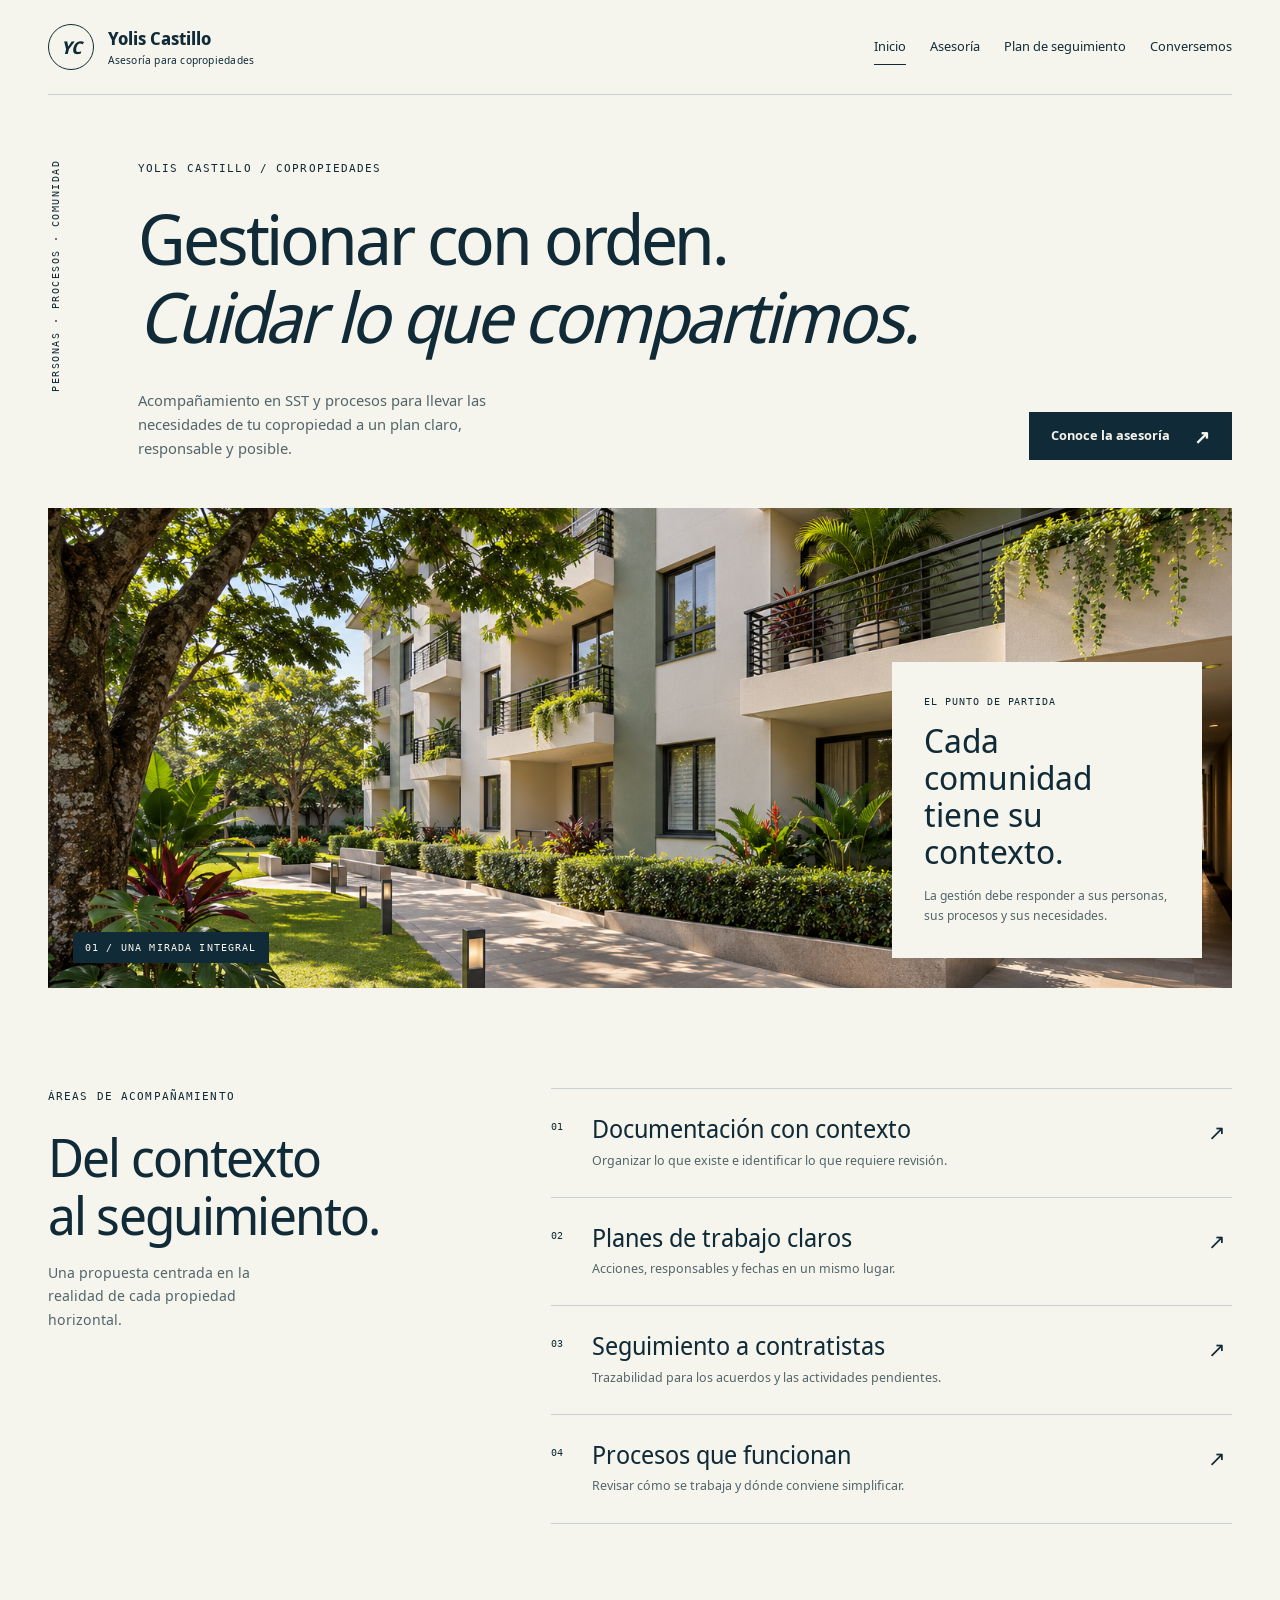
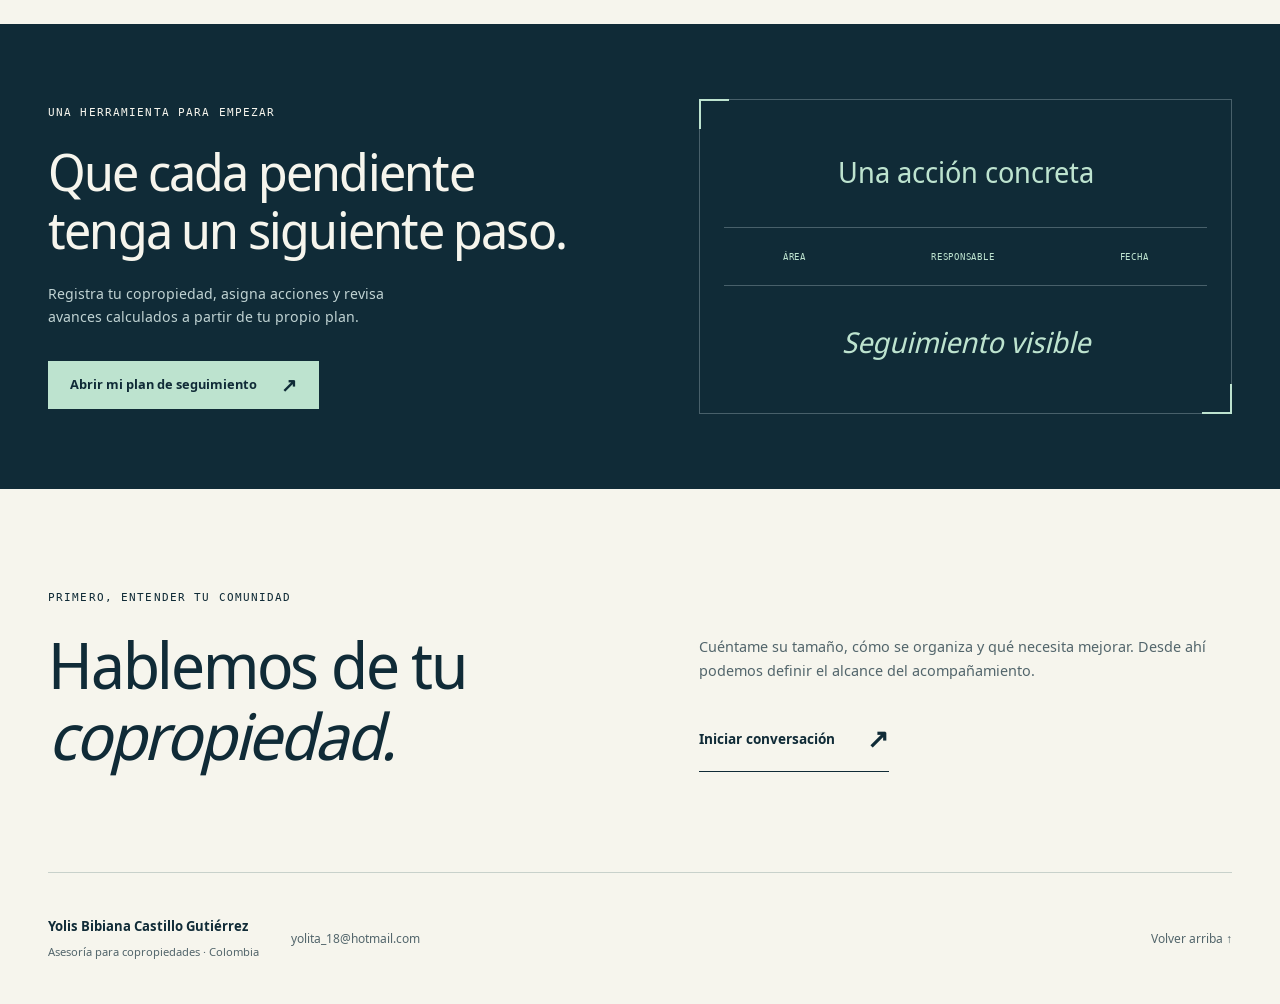
==== index.html @ 92f5caad "1 1" ====
<!doctype html>
<html lang="es"><head><meta charset="utf-8"><meta name="viewport" content="width=device-width, initial-scale=1"><meta name="color-scheme" content="light"><meta name="description" content="Asesoría en SST, organización documental y reingeniería de procesos para copropiedades, con Yolis Castillo."><meta name="theme-color" content="#102b37"><title>Gestión que cuida tu copropiedad · Yolis Castillo</title><link rel="icon" href="favicon.svg" type="image/svg+xml"><link rel="stylesheet" href="assets/fonts.css"><link rel="stylesheet" href="assets/styles.css"><script src="configuracion.js" defer></script><script src="assets/app.js" defer></script></head><body data-site="yolis" data-email="yolita_18@hotmail.com" class="site-yolis"><a class="skip-link" href="#contenido">Saltar al contenido</a><header class="site-header"><a class="brand" href="index.html" aria-label="Yolis Castillo, inicio"><span class="brand-symbol" aria-hidden="true">YC</span><span>Yolis Castillo<small>Asesoría para copropiedades</small></span></a><button class="menu-toggle" type="button" aria-expanded="false" aria-controls="navegacion">Menú <span aria-hidden="true">＋</span></button><nav id="navegacion" class="primary-nav" aria-label="Navegación principal" data-open="false"><a href="index.html" aria-current="page"><span class="nav-index" aria-hidden="true">01</span>Inicio</a><a href="servicios.html"><span class="nav-index" aria-hidden="true">02</span>Asesoría</a><a href="herramientas.html"><span class="nav-index" aria-hidden="true">03</span>Plan de seguimiento</a><a href="contacto.html"><span class="nav-index" aria-hidden="true">04</span>Conversemos</a></nav><span class="nav-foot">Colombia<span aria-hidden="true"> ↗</span></span></header><main id="contenido" tabindex="-1">
<section class="yc-intro wrap"><div class="yc-axis" aria-hidden="true">PERSONAS · PROCESOS · COMUNIDAD</div><div><p class="eyebrow">Yolis Castillo / Copropiedades</p><h1>Gestionar con orden.<br><em>Cuidar lo que compartimos.</em></h1><div class="yc-intro-bottom"><p>Acompañamiento en SST y procesos para llevar las necesidades de tu copropiedad a un plan claro, responsable y posible.</p><a class="button" href="servicios.html">Conoce la asesoría<span aria-hidden="true">↗</span></a></div></div></section>
<figure class="yc-hero-image wrap"><img src="assets/editorial.png" alt="Arquitectura residencial y espacios compartidos, imagen editorial de la propuesta de asesoría" width="1536" height="1024" fetchpriority="high"><figcaption><span class="eyebrow">El punto de partida</span><strong>Cada comunidad<br>tiene su contexto.</strong><p>La gestión debe responder a sus personas, sus procesos y sus necesidades.</p></figcaption><span class="image-index" aria-hidden="true">01 / UNA MIRADA INTEGRAL</span></figure>
<section class="section wrap yc-services"><div class="section-heading"><p class="eyebrow">Áreas de acompañamiento</p><h2>Del contexto<br>al seguimiento.</h2><p>Una propuesta centrada en la realidad de cada propiedad horizontal.</p></div><div class="service-lines"><a href="servicios.html#documentacion"><span>01</span><h3>Documentación con contexto</h3><p>Organizar lo que existe e identificar lo que requiere revisión.</p><b aria-hidden="true">↗</b></a><a href="servicios.html#planes"><span>02</span><h3>Planes de trabajo claros</h3><p>Acciones, responsables y fechas en un mismo lugar.</p><b aria-hidden="true">↗</b></a><a href="servicios.html#contratistas"><span>03</span><h3>Seguimiento a contratistas</h3><p>Trazabilidad para los acuerdos y las actividades pendientes.</p><b aria-hidden="true">↗</b></a><a href="servicios.html#procesos"><span>04</span><h3>Procesos que funcionan</h3><p>Revisar cómo se trabaja y dónde conviene simplificar.</p><b aria-hidden="true">↗</b></a></div></section>
<section class="yc-plan-band"><div class="wrap yc-plan-inner"><div><p class="eyebrow">Una herramienta para empezar</p><h2>Que cada pendiente<br>tenga un siguiente paso.</h2><p>Registra tu copropiedad, asigna acciones y revisa avances calculados a partir de tu propio plan.</p><a class="button mint" href="herramientas.html">Abrir mi plan de seguimiento<span aria-hidden="true">↗</span></a></div><div class="yc-plan-diagram" aria-label="El plan relaciona área, responsable y fecha"><span class="diagram-top">Una acción concreta</span><div><span>ÁREA</span><span>RESPONSABLE</span><span>FECHA</span></div><span class="diagram-bottom">Seguimiento visible</span></div></div></section>
<section class="section wrap yc-closing"><p class="eyebrow">Primero, entender tu comunidad</p><h2>Hablemos de tu<br><em>copropiedad.</em></h2><div><p>Cuéntame su tamaño, cómo se organiza y qué necesita mejorar. Desde ahí podemos definir el alcance del acompañamiento.</p><a class="text-link" href="contacto.html">Iniciar conversación<span aria-hidden="true">↗</span></a></div></section></main><footer class="site-footer"><div><strong>Yolis Bibiana Castillo Gutiérrez</strong><p>Asesoría para copropiedades · Colombia</p></div><a href="mailto:yolita_18@hotmail.com">yolita_18@hotmail.com</a><a class="back-top" href="#contenido">Volver arriba ↑</a></footer></body></html>
---- assets/fonts.css ----
@font-face{font-family:'Site Display';src:url('fonts/display-400.woff') format('woff');font-style:normal;font-weight:400;font-display:swap}
@font-face{font-family:'Site Display';src:url('fonts/display-700.woff') format('woff');font-style:normal;font-weight:700;font-display:swap}
@font-face{font-family:'Site Text';src:url('fonts/text-400.woff') format('woff');font-style:normal;font-weight:400;font-display:swap}
@font-face{font-family:'Site Text';src:url('fonts/text-700.woff') format('woff');font-style:normal;font-weight:700;font-display:swap}
@font-face{font-family:'Site Mono';src:url('fonts/mono-400.woff') format('woff');font-style:normal;font-weight:400;font-display:swap}
:root{--font-head:'Site Display',Georgia,serif;--font-body:'Site Text',Arial,sans-serif;--font-mono:'Site Mono',monospace}
---- assets/styles.css ----
*{box-sizing:border-box}html{scroll-behavior:smooth;scroll-padding-top:7rem}body{margin:0;font-family:var(--font-body,Arial,sans-serif);line-height:1.65;-webkit-font-smoothing:antialiased}button,input,select,textarea{font:inherit}button,a,input,select,textarea{-webkit-tap-highlight-color:transparent}button,a{touch-action:manipulation}button{cursor:pointer}button:disabled{cursor:not-allowed;opacity:.45}a{color:inherit;text-decoration:none}img{display:block;max-width:100%}h1,h2,h3,p,figure{margin:0}h1,h2,h3{font-family:var(--font-head,Georgia,serif);font-weight:500;line-height:1.12;text-wrap:balance}h1{letter-spacing:-.045em}h2{letter-spacing:-.035em}p{max-width:68ch}em{font-weight:inherit}ul,ol{padding-left:1.2rem}main{min-width:0}main:focus{outline:none}[hidden]{display:none!important}:focus-visible{outline:3px solid var(--focus,#0d7c81);outline-offset:5px}::selection{background:var(--accent);color:var(--ink)}.wrap{width:min(1280px,calc(100% - 96px));margin-inline:auto}.eyebrow,.small-mono,.folio,.chapter,.nav-index{font-family:var(--font-mono,monospace);font-size:.7rem;font-weight:500;letter-spacing:.1em;text-transform:uppercase}.eyebrow{margin-bottom:1.3rem}.small-mono{font-size:.68rem;letter-spacing:.07em}.site-header{display:flex;align-items:center;gap:2rem;position:relative;z-index:20}.brand{display:flex;align-items:center;gap:.85rem;line-height:1.25;flex-shrink:0}.brand>span:last-child{font-family:var(--font-head,Georgia,serif);font-size:1.1rem;font-weight:600}.brand small{display:block;font-family:var(--font-body,Arial,sans-serif);font-size:.64rem;font-weight:400;margin-top:.35rem;letter-spacing:.02em}.brand-symbol{display:grid;place-items:center;width:46px;height:46px;font-family:var(--font-head,Georgia,serif);font-size:1.1rem;font-weight:700;letter-spacing:-.04em}.primary-nav{display:flex;align-items:center;gap:1.5rem;margin-left:auto}.primary-nav a{font-size:.8rem;padding:.65rem 0;position:relative}.primary-nav a:after{content:'';position:absolute;bottom:.2rem;left:0;width:0;height:1px;background:currentColor;transition:width .2s}.primary-nav a:hover:after,.primary-nav a[aria-current=page]:after{width:100%}.nav-index,.nav-foot{display:none}.menu-toggle{display:none;color:inherit;background:transparent;border:1px solid currentColor;border-radius:0;padding:.5rem .8rem;align-items:center;gap:.65rem}.skip-link{position:fixed;top:10px;left:12px;padding:12px 18px;background:var(--ink);color:var(--paper);z-index:100;transform:translateY(-180%)}.skip-link:focus{transform:translateY(0)}.button{display:inline-flex;justify-content:center;align-items:center;gap:1.5rem;min-height:48px;padding:.85rem 1.3rem;border:1px solid var(--ink);background:var(--ink);color:var(--paper);font-size:.8rem;font-weight:600;line-height:1.4;border-radius:0;transition:background .2s,color .2s,transform .2s;text-align:center;max-width:100%}.button:hover{transform:translateY(-2px)}.button span[aria-hidden]{font-size:1.2rem;line-height:1}.button.secondary{background:transparent;color:var(--ink);border-color:var(--line)}.button.secondary:hover{border-color:var(--ink)}.text-link{display:inline-flex;align-items:center;gap:2rem;font-size:.85rem;font-weight:600;padding:.7rem 0;border-bottom:1px solid currentColor}.text-link>span{font-size:1.6rem;transition:transform .2s}.text-link:hover>span{transform:translate(3px,-3px)}.section{padding-block:100px}.section-heading{margin-bottom:2.5rem}.section-heading h2{font-size:clamp(2.3rem,4.1vw,3.8rem)}.section-heading>p:last-child{margin-top:1rem;color:var(--muted)}.site-footer{border-top:1px solid var(--line);padding:2.7rem 0;display:flex;align-items:center;gap:2rem;color:var(--muted);font-size:.75rem}.site-footer strong{font-size:.82rem;font-weight:600;color:var(--ink)}.site-footer p{font-size:.7rem;margin-top:.3rem}.site-footer>a{overflow-wrap:anywhere}.site-footer .back-top{margin-left:auto;white-space:nowrap}.page-heading{padding-block:82px 65px}.page-heading h1{font-size:clamp(3rem,6vw,5.5rem)}.page-heading>p:last-child{margin-top:1.5rem;color:var(--muted);max-width:700px;font-size:1rem}.clean-list{list-style:none;margin:1.2rem 0;padding:0}.clean-list li{padding:.65rem 0 .65rem 1.3rem;position:relative;border-bottom:1px solid var(--line);font-size:.9rem}.clean-list li:before{content:'↳';position:absolute;left:0;color:var(--muted)}.note{padding:1.2rem 1.5rem;border-left:2px solid var(--accent);font-size:.81rem;color:var(--muted);background:var(--surface);max-width:none;margin:2rem 0}.contact-layout{display:grid;grid-template-columns:1fr 1fr;gap:7%;padding-block:95px 110px;align-items:start}.contact-story h1{font-size:clamp(3.2rem,6vw,5.5rem);margin-bottom:2rem}.contact-story>p{font-size:.97rem;color:var(--muted);max-width:480px}.contact-detail{padding:1.8rem 0;margin:1.8rem 0;border-block:1px solid var(--line)}.contact-detail>span{display:block;font-size:.73rem;color:var(--muted);margin-bottom:.6rem}.contact-detail>a{font-size:clamp(.9rem,1.4vw,1.1rem);overflow-wrap:anywhere;display:block}.contact-prompt h2{font-size:1.3rem}.contact-form{padding:2.4rem;background:var(--surface);border:1px solid var(--line)}.contact-form h2{font-size:2.2rem;margin-bottom:1.6rem}.contact-form .button{margin-top:.6rem}.optional-links{display:flex;flex-wrap:wrap;gap:.7rem}.field{margin-bottom:1rem;min-width:0}.field label{display:block;font-size:.75rem;font-weight:600;margin-bottom:.45rem;line-height:1.5}.field input,.field select,.field textarea{width:100%;display:block;border:1px solid var(--line);border-radius:0;background:var(--input,var(--paper));color:var(--ink);padding:.75rem .8rem;line-height:1.4;min-height:46px;font-size:.88rem;min-width:0}.field textarea{resize:vertical;min-height:90px}.field input::placeholder,.field textarea::placeholder{color:var(--muted);opacity:.85}.field input:focus,.field select:focus,.field textarea:focus{border-color:var(--ink)}.form-grid{display:grid;grid-template-columns:1fr 1fr;gap:1rem}.form-actions{display:flex;flex-wrap:wrap;gap:.65rem;margin-top:1.2rem}.form-help{font-size:.72rem;color:var(--muted);line-height:1.6;margin-top:.65rem;max-width:none}.status{font-size:.8rem;border-left:2px solid var(--accent);padding:.8rem 1rem;background:var(--surface);margin:1rem 0;overflow-wrap:anywhere}.status:empty{display:none}.editor-heading{margin-bottom:1.5rem}.editor-heading h2{font-size:1.8rem}.editor-heading .eyebrow{margin-bottom:.5rem}.editor-form{border:1px solid var(--line);padding:1.8rem;margin-block:2rem}.tool-workspace{padding-bottom:2rem}.tool-workspace>*{min-width:0}.records-section{margin-top:2rem}.records-header{display:flex;justify-content:space-between;align-items:center;gap:1rem;margin:2rem 0 1rem}.records-header h2{font-size:1.65rem}.records-header .small-mono{color:var(--muted);text-align:right}.filters{display:flex;flex-wrap:wrap;gap:.45rem;margin-bottom:1.2rem}.filters button{background:transparent;color:var(--muted);font-size:.74rem;border:1px solid var(--line);padding:.45rem .8rem;min-height:38px}.filters button[aria-pressed=true]{background:var(--ink);border-color:var(--ink);color:var(--paper)}.task-list,.project-list,.journal-list{display:grid;gap:.7rem}.empty-state{text-align:center;border:1px dashed var(--line);padding:3.2rem 1.8rem;background:var(--surface)}.empty-state>span{display:block;font-size:2.3rem;line-height:1.1;margin-bottom:.7rem;color:var(--muted)}.empty-state h3{font-size:1.4rem}.empty-state p{font-size:.83rem;color:var(--muted);margin:1rem auto 0;max-width:45ch}.task-row{display:grid;grid-template-columns:24px 1fr;gap:.8rem;padding:1.2rem;border:1px solid var(--line);background:var(--surface)}.task-row input[type=checkbox]{width:18px;height:18px;accent-color:var(--ink);margin:3px 0 0;cursor:pointer}.task-row h3,.project-row h3{font-size:1.05rem;overflow-wrap:anywhere;line-height:1.4}.task-row.is-done h3{text-decoration:line-through;opacity:.65}.record-meta{font-size:.7rem;color:var(--muted);margin-top:.4rem;overflow-wrap:anywhere}.record-actions{display:flex;gap:.8rem;flex-wrap:wrap;margin-top:.75rem}.quiet-button{padding:.25rem 0;border:0;border-bottom:1px solid currentColor;background:transparent;color:var(--ink);font-size:.7rem;line-height:1.5;min-height:30px}.quiet-button.danger{color:var(--danger,#a13e2e)}.badge{display:inline-block;font-family:var(--font-mono,monospace);font-size:.58rem;letter-spacing:.04em;text-transform:uppercase;padding:.2rem .45rem;background:var(--tint,var(--surface));margin-right:.5rem;vertical-align:middle}.badge.overdue{color:var(--danger,#a13e2e);border:1px solid currentColor;background:transparent}.export-panel{border-top:1px solid var(--line);padding-top:2rem;margin-top:2rem;display:grid;gap:1.2rem}.export-panel h3{font-size:1.3rem}.export-panel p,.eb-backup p{font-size:.8rem;color:var(--muted);margin-top:.5rem}.export-actions{display:flex;gap:.7rem;flex-wrap:wrap;align-items:center}.export-actions .button{font-size:.72rem;padding:.7rem 1rem;min-height:44px}.file-label{position:relative;cursor:pointer;overflow:hidden}.file-label input{position:absolute;inset:0;width:100%;height:100%;opacity:0;cursor:pointer}.file-label:focus-within{outline:3px solid var(--focus);outline-offset:4px}.local-note{font-size:.75rem;color:var(--muted);margin-top:1.2rem;line-height:1.6}.local-note p{font-size:inherit}.section-tail{padding-bottom:80px}.stats-grid{display:grid;grid-template-columns:repeat(4,1fr);border:1px solid var(--line)}.stats-grid>div{padding:1.1rem;border-right:1px solid var(--line)}.stats-grid>div:last-child{border:0}.stats-grid span{font-family:var(--font-head,Georgia,serif);font-size:2rem;line-height:1}.stats-grid p{font-size:.66rem;color:var(--muted);margin-top:.5rem}.progress-meta{display:flex;justify-content:space-between;gap:1rem;font-size:.72rem;margin:1.1rem 0 .4rem}.progress-track{height:5px;background:var(--line)}.progress-track span{display:block;height:100%;width:0;background:var(--ink);transition:width .2s}
@media(max-width:1100px){.wrap{width:calc(100% - 64px)}.primary-nav{gap:1rem}.primary-nav a{font-size:.73rem}.contact-form{padding:1.7rem}.contact-layout{gap:5%}.site-footer{flex-wrap:wrap}.site-footer .back-top{margin-left:auto}.stats-grid>div{padding:.8rem}}
@media(max-width:800px){html{scroll-padding-top:5rem}.wrap{width:calc(100% - 40px)}.site-header{flex-wrap:wrap;gap:1rem;padding-block:1rem}.brand>span:last-child{font-size:1rem}.brand-symbol{width:40px;height:40px}.primary-nav{width:100%;margin:0;justify-content:flex-start;flex-wrap:wrap;gap:.1rem 1.5rem}.primary-nav a{font-size:.84rem;padding:.65rem 0}.menu-toggle{display:flex;margin-left:auto}.nav-foot{display:none}body[data-enhanced=true] .primary-nav{display:none}body[data-enhanced=true] .primary-nav[data-open=true]{display:flex}.section{padding-block:65px}.page-heading{padding-block:50px 40px}.page-heading h1{font-size:clamp(2.6rem,8vw,4.2rem)}.contact-layout{grid-template-columns:1fr;gap:2.5rem;padding-block:45px 65px}.contact-story h1{font-size:clamp(3.1rem,10vw,4.5rem)}.contact-story>p{max-width:600px}.contact-form{padding:1.6rem}.site-footer{align-items:flex-start;gap:1rem;flex-direction:column;padding-block:2rem}.site-footer .back-top{margin:0}.records-header{align-items:flex-start}.records-header h2{font-size:1.4rem}.export-actions .quiet-button{margin:.3rem 0}.section-tail{padding-bottom:50px}}
@media(max-width:420px){.wrap{width:calc(100% - 32px)}.brand small{font-size:.58rem}.brand-symbol{width:34px;height:34px}.site-header{gap:.6rem}.button{width:100%}.text-link{width:auto}.form-grid{grid-template-columns:1fr;gap:0}.editor-form{padding:1.2rem}.stats-grid{grid-template-columns:1fr 1fr}.stats-grid>div:nth-child(2){border-right:0}.stats-grid>div:nth-child(-n+2){border-bottom:1px solid var(--line)}.form-actions>*{flex:1 0 100%}.contact-form{padding:1.25rem}.contact-detail>a{font-size:.86rem}.export-actions>*{width:100%}.export-actions .quiet-button{text-align:left}.contact-form h2{font-size:1.8rem}.filters{gap:.35rem}.filters button{font-size:.7rem;padding:.4rem .6rem}}
@media(prefers-reduced-motion:reduce){html{scroll-behavior:auto}*,*:before,*:after{animation:none!important;transition:none!important}.button:hover{transform:none}}

:root{--ink:#102b37;--paper:#f6f5ed;--surface:#eeeee5;--muted:#52656b;--line:#c8d1cb;--accent:#bde3cf;--tint:#d9e8dd;--focus:#237260;--danger:#a13d29}body{background:var(--paper);color:var(--ink)}h1 em,h2 em{font-style:italic;font-weight:400}.site-header{width:min(1280px,calc(100% - 96px));margin:auto;padding-block:24px;border-bottom:1px solid var(--line)}.brand-symbol{border:1px solid var(--ink);border-radius:50%;font-style:italic}.yc-intro{display:grid;grid-template-columns:50px 1fr;gap:40px;padding-block:65px 48px}.yc-axis{writing-mode:vertical-rl;transform:rotate(180deg);font-family:var(--font-mono,monospace);font-size:.62rem;letter-spacing:.15em;align-self:start;white-space:nowrap;padding-top:.1rem}.yc-intro h1{font-size:clamp(2.9rem,5.45vw,5.3rem);line-height:1.12;max-width:1150px}.yc-intro-bottom{display:flex;align-items:flex-end;justify-content:space-between;gap:2rem;margin-top:2rem}.yc-intro-bottom p{font-size:.92rem;max-width:50ch;color:var(--muted)}.yc-intro-bottom .button{flex-shrink:0}.yc-hero-image{height:480px;position:relative}.yc-hero-image img{width:100%;height:100%;object-fit:cover;object-position:center 53%}.yc-hero-image figcaption{position:absolute;right:30px;bottom:30px;background:var(--paper);padding:2rem;width:310px}.yc-hero-image figcaption .eyebrow{display:block;margin-bottom:.8rem;font-size:.6rem}.yc-hero-image strong{display:block;font-family:var(--font-head,Georgia,serif);font-size:2.1rem;font-weight:500;line-height:1.1}.yc-hero-image figcaption p{margin-top:1rem;font-size:.76rem;color:var(--muted)}.image-index{position:absolute;left:25px;bottom:25px;font-family:var(--font-mono,monospace);font-size:.6rem;letter-spacing:.12em;background:var(--ink);color:var(--paper);padding:.5rem .75rem}.yc-services{display:grid;grid-template-columns:.9fr 1.5fr;gap:8%}.yc-services .section-heading p:last-child{max-width:29ch;font-size:.88rem}.service-lines{border-top:1px solid var(--line)}.service-lines>a{display:grid;grid-template-columns:25px 1fr 24px;column-gap:1rem;padding:1.6rem 0;border-bottom:1px solid var(--line);transition:padding .2s}.service-lines>a:hover{padding-left:.5rem}.service-lines>a>span{grid-row:1/3;font-family:var(--font-mono,monospace);font-size:.65rem;padding-top:.2rem}.service-lines h3{font-size:1.55rem}.service-lines p{grid-column:2;font-size:.78rem;color:var(--muted);margin-top:.5rem}.service-lines b{grid-column:3;grid-row:1/3;font-size:1.3rem;font-weight:400}.yc-plan-band{background:var(--ink);color:var(--paper);padding:75px 0}.yc-plan-inner{display:grid;grid-template-columns:1fr 1fr;align-items:center;gap:10%}.yc-plan-inner h2{font-size:clamp(2.5rem,4vw,3.7rem)}.yc-plan-inner p:not(.eyebrow){color:#c0d3d3;margin:1.5rem 0 2rem;font-size:.88rem;max-width:43ch}.button.mint{background:var(--accent);color:var(--ink);border-color:var(--accent)}.yc-plan-diagram{text-align:center;border:1px solid #48606a;padding:3rem 1.5rem;color:var(--accent);position:relative}.yc-plan-diagram:before,.yc-plan-diagram:after{content:'';position:absolute;width:28px;height:28px;border-color:var(--accent)}.yc-plan-diagram:before{top:-1px;left:-1px;border-top:2px solid;border-left:2px solid}.yc-plan-diagram:after{bottom:-1px;right:-1px;border-bottom:2px solid;border-right:2px solid}.diagram-top,.diagram-bottom{display:block;font-family:var(--font-head,Georgia,serif);font-size:1.8rem}.yc-plan-diagram>div{display:flex;justify-content:space-around;margin:2rem 0;padding:1.3rem 0;border-block:1px solid #48606a;font-family:var(--font-mono,monospace);font-size:.58rem;letter-spacing:.08em;gap:.5rem}.diagram-bottom{font-style:italic}.yc-closing{display:grid;grid-template-columns:1fr 1fr;column-gap:10%}.yc-closing>.eyebrow{grid-column:1/-1}.yc-closing h2{font-size:clamp(3rem,5vw,4.7rem)}.yc-closing>div{align-self:end}.yc-closing>div>p{font-size:.9rem;color:var(--muted);margin-bottom:1.5rem}.site-footer{width:min(1280px,calc(100% - 96px));margin-inline:auto}.yc-page-head{border-bottom:1px solid var(--line);padding-bottom:60px}.yc-page-head h1{font-size:clamp(2.8rem,5.5vw,5rem)}.yc-service-detail>article{display:grid;grid-template-columns:65px 1fr .5fr;gap:3rem;border-bottom:1px solid var(--line);padding:65px 0;scroll-margin-top:30px}.yc-service-detail .chapter{font-size:.85rem;line-height:2.2}.yc-service-detail h2{font-size:2.7rem;margin-bottom:1.3rem}.yc-service-detail article>div>p:not(.eyebrow){font-size:.92rem;color:var(--muted);max-width:51ch}.yc-service-detail aside{font-family:var(--font-head,Georgia,serif);font-size:1.35rem;font-style:italic;line-height:1.4;border-left:1px solid var(--line);padding-left:1.5rem;align-self:center;max-width:24ch}.yc-steps{display:grid;grid-template-columns:repeat(3,1fr);gap:2rem;list-style:none;padding:0;margin:2rem 0 3rem}.yc-steps li{border-top:1px solid var(--ink);padding-top:1.2rem}.yc-steps span{font-size:.7rem;font-family:var(--font-mono,monospace)}.yc-steps h3{font-size:2rem;margin:.7rem 0}.yc-steps p{font-size:.85rem;color:var(--muted)}.yc-tool-heading h1{font-size:clamp(3rem,5.3vw,4.8rem)}.yc-workspace{display:grid;grid-template-columns:310px minmax(0,1fr);gap:3rem}.profile-form{padding:1.5rem;background:var(--surface);border-top:3px solid var(--ink)}.profile-form h2{font-size:1.8rem;margin-bottom:1.5rem}.profile-form .eyebrow{margin-bottom:.5rem}.profile-form .field input,.profile-form .field select{background:var(--paper)}.profile-form .form-grid{gap:.7rem}.profile-form .form-grid .field label{font-size:.7rem}.profile-form .button{width:100%;margin-top:1rem}.yc-workspace .local-note{display:flex;gap:.8rem;font-size:.73rem;padding:.6rem}.yc-workspace .local-note>span{font-size:1.8rem}.yc-workspace .stats-grid{background:var(--surface)}.yc-contact .contact-story{padding-top:1rem}.yc-contact .contact-prompt{margin-top:2rem}.yc-contact .contact-story>h1 em{display:inline-block}.yc-contact .contact-form{border-top:3px solid var(--ink)}
@media(max-width:1100px){.site-header,.site-footer{width:calc(100% - 64px)}.yc-intro{gap:22px;grid-template-columns:30px 1fr}.yc-hero-image{height:430px}.yc-workspace{grid-template-columns:280px minmax(0,1fr);gap:1.5rem}.yc-service-detail>article{grid-template-columns:40px 1fr .5fr;gap:1.5rem}.yc-services{gap:5%}.service-lines h3{font-size:1.4rem}}
@media(max-width:800px){.site-header,.site-footer{width:calc(100% - 40px)}.yc-intro{padding-block:45px 30px;grid-template-columns:1fr;gap:0}.yc-axis{display:none}.yc-intro h1{font-size:clamp(2.65rem,7.5vw,4rem)}.yc-intro-bottom{align-items:flex-start;flex-direction:column;gap:1.4rem}.yc-hero-image{height:480px}.yc-hero-image figcaption{right:18px;bottom:18px;width:270px;padding:1.5rem}.yc-hero-image figcaption strong{font-size:1.8rem}.image-index{left:18px;top:18px;bottom:auto}.yc-services{grid-template-columns:1fr;gap:0}.yc-services .section-heading>p:last-child{max-width:55ch}.yc-plan-inner{grid-template-columns:1fr;gap:2.5rem}.yc-plan-band{padding-block:55px}.yc-plan-diagram{max-width:550px;width:100%}.yc-closing{grid-template-columns:1fr;gap:1.5rem}.yc-closing>.eyebrow{margin:0}.yc-closing>div>p{max-width:60ch}.yc-service-detail>article{grid-template-columns:35px 1fr;padding-block:40px;gap:1rem}.yc-service-detail aside{grid-column:2;max-width:none;font-size:1.25rem}.yc-service-detail h2{font-size:2.25rem}.yc-steps{gap:1.2rem}.yc-steps h3{font-size:1.6rem}.yc-workspace{grid-template-columns:1fr;gap:1.5rem}.profile-form{display:grid;grid-template-columns:1fr 1fr;gap:0 1rem}.profile-form>h2,.profile-form>.eyebrow,.profile-form>.form-help,.profile-form>.status{grid-column:1/-1}.profile-form .button{margin-top:0;align-self:end;margin-bottom:1rem}.yc-workspace .local-note{max-width:550px}.yc-contact .contact-story{padding-top:0}}
@media(max-width:420px){.site-header,.site-footer{width:calc(100% - 32px)}.yc-intro h1{font-size:2.65rem}.yc-hero-image{height:440px}.yc-hero-image figcaption{left:16px;right:16px;width:auto;bottom:16px}.yc-hero-image figcaption strong{font-size:1.7rem}.yc-hero-image figcaption p{font-size:.73rem}.yc-steps{grid-template-columns:1fr}.yc-steps h3{font-size:1.9rem}.profile-form{display:block}.profile-form .form-grid{display:grid;grid-template-columns:1fr 1fr;gap:.7rem}.yc-service-detail>article{grid-template-columns:1fr}.yc-service-detail aside{grid-column:1}.service-lines>a{grid-template-columns:22px 1fr 20px;gap:.6rem}.service-lines h3{font-size:1.35rem}.yc-plan-diagram>div{font-size:.5rem}.yc-closing h2{font-size:2.9rem}}
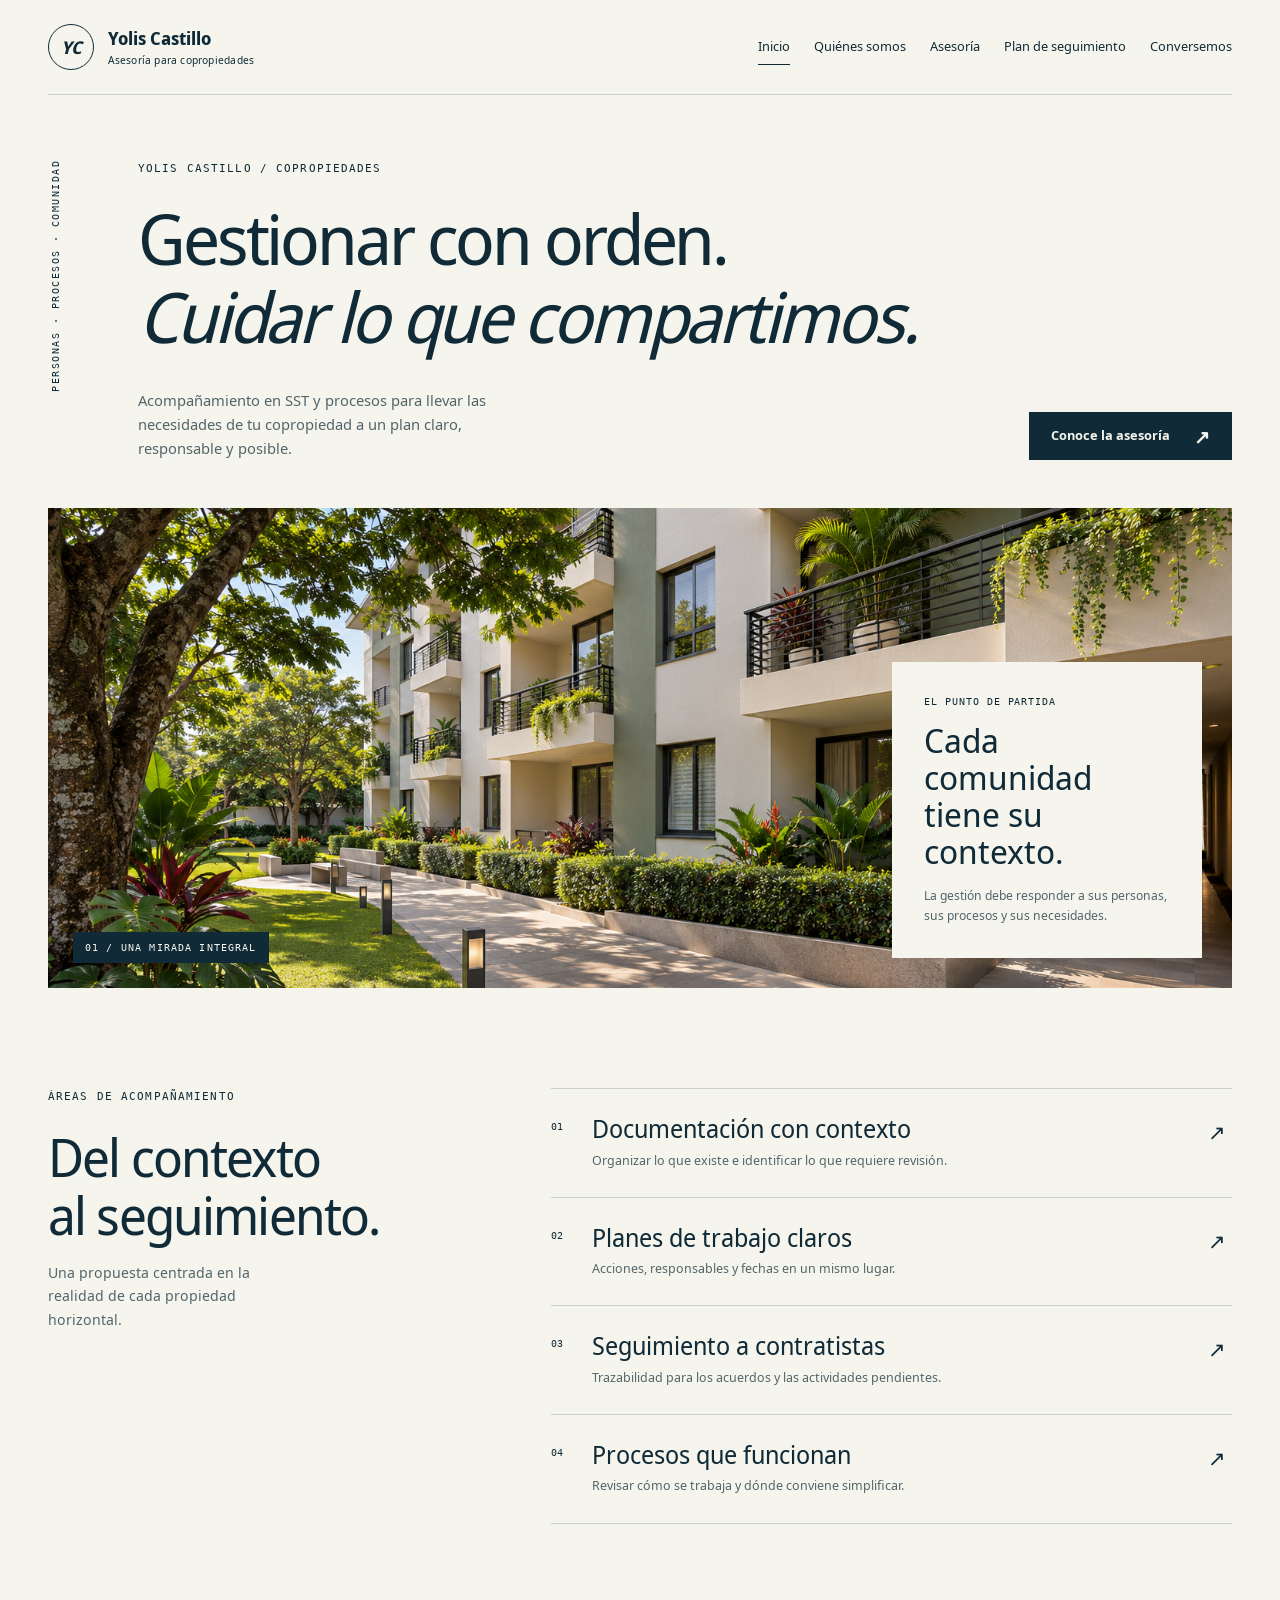
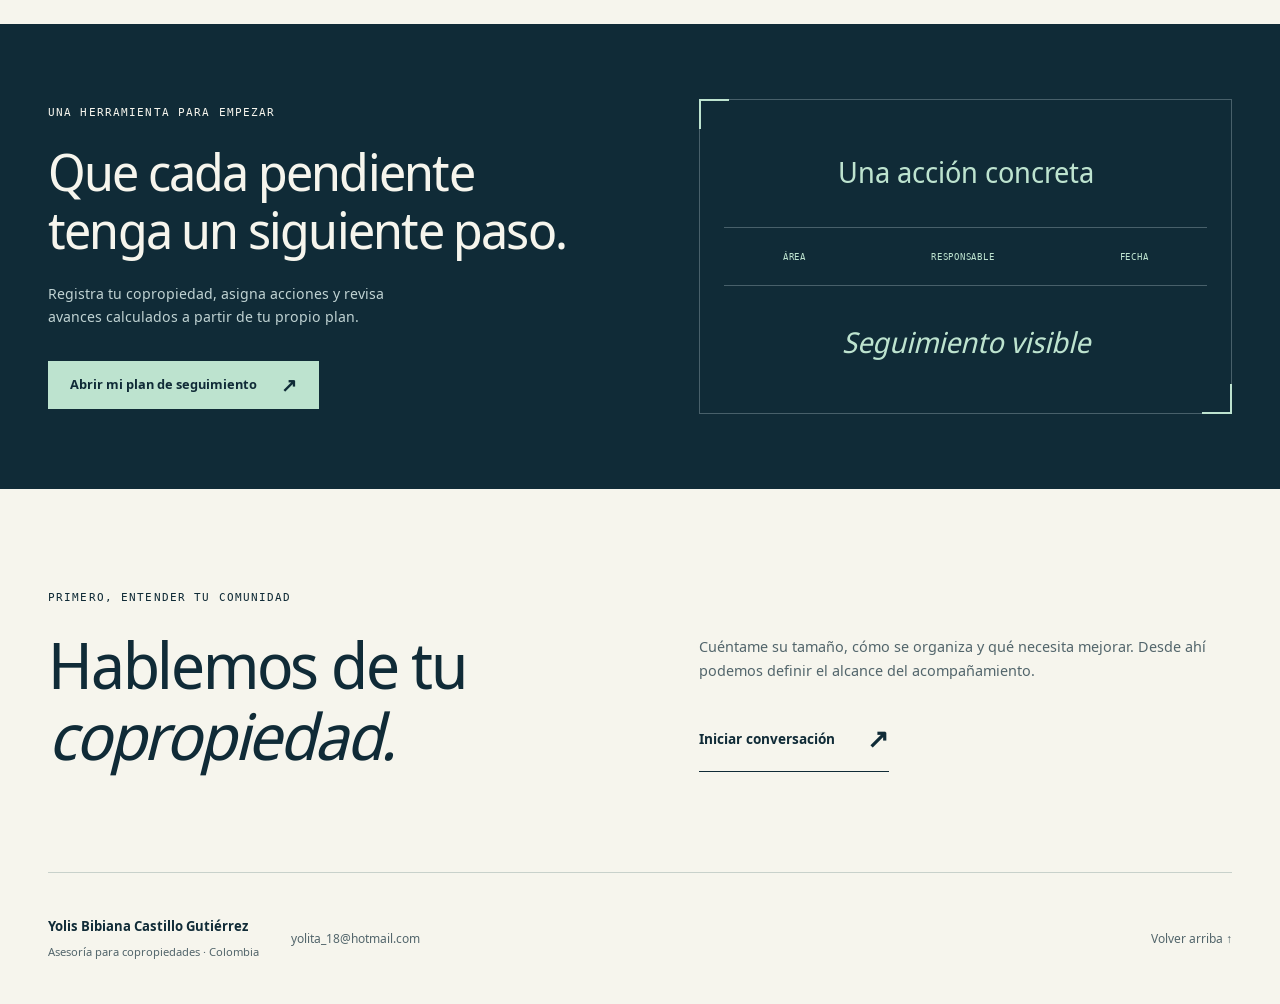
==== commit aa40bab4: "Agregar página Quiénes somos y navegación en todo el sitio" ====
--- a/index.html
+++ b/index.html
@@ -1,5 +1,5 @@
 <!doctype html>
-<html lang="es"><head><meta charset="utf-8"><meta name="viewport" content="width=device-width, initial-scale=1"><meta name="color-scheme" content="light"><meta name="description" content="Asesoría en SST, organización documental y reingeniería de procesos para copropiedades, con Yolis Castillo."><meta name="theme-color" content="#102b37"><title>Gestión que cuida tu copropiedad · Yolis Castillo</title><link rel="icon" href="favicon.svg" type="image/svg+xml"><link rel="stylesheet" href="assets/fonts.css"><link rel="stylesheet" href="assets/styles.css"><script src="configuracion.js" defer></script><script src="assets/app.js" defer></script></head><body data-site="yolis" data-email="yolita_18@hotmail.com" class="site-yolis"><a class="skip-link" href="#contenido">Saltar al contenido</a><header class="site-header"><a class="brand" href="index.html" aria-label="Yolis Castillo, inicio"><span class="brand-symbol" aria-hidden="true">YC</span><span>Yolis Castillo<small>Asesoría para copropiedades</small></span></a><button class="menu-toggle" type="button" aria-expanded="false" aria-controls="navegacion">Menú <span aria-hidden="true">＋</span></button><nav id="navegacion" class="primary-nav" aria-label="Navegación principal" data-open="false"><a href="index.html" aria-current="page"><span class="nav-index" aria-hidden="true">01</span>Inicio</a><a href="servicios.html"><span class="nav-index" aria-hidden="true">02</span>Asesoría</a><a href="herramientas.html"><span class="nav-index" aria-hidden="true">03</span>Plan de seguimiento</a><a href="contacto.html"><span class="nav-index" aria-hidden="true">04</span>Conversemos</a></nav><span class="nav-foot">Colombia<span aria-hidden="true"> ↗</span></span></header><main id="contenido" tabindex="-1">
+<html lang="es"><head><meta charset="utf-8"><meta name="viewport" content="width=device-width, initial-scale=1"><meta name="color-scheme" content="light"><meta name="description" content="Asesoría en SST, organización documental y reingeniería de procesos para copropiedades, con Yolis Castillo."><meta name="theme-color" content="#102b37"><title>Gestión que cuida tu copropiedad · Yolis Castillo</title><link rel="icon" href="favicon.svg" type="image/svg+xml"><link rel="stylesheet" href="assets/fonts.css"><link rel="stylesheet" href="assets/styles.css"><script src="configuracion.js" defer></script><script src="assets/app.js" defer></script></head><body data-site="yolis" data-email="yolita_18@hotmail.com" class="site-yolis"><a class="skip-link" href="#contenido">Saltar al contenido</a><header class="site-header"><a class="brand" href="index.html" aria-label="Yolis Castillo, inicio"><span class="brand-symbol" aria-hidden="true">YC</span><span>Yolis Castillo<small>Asesoría para copropiedades</small></span></a><button class="menu-toggle" type="button" aria-expanded="false" aria-controls="navegacion">Menú <span aria-hidden="true">＋</span></button><nav id="navegacion" class="primary-nav" aria-label="Navegación principal" data-open="false"><a href="index.html" aria-current="page"><span class="nav-index" aria-hidden="true">01</span>Inicio</a><a href="quienes-somos.html"><span class="nav-index" aria-hidden="true">02</span>Quiénes somos</a><a href="servicios.html"><span class="nav-index" aria-hidden="true">03</span>Asesoría</a><a href="herramientas.html"><span class="nav-index" aria-hidden="true">04</span>Plan de seguimiento</a><a href="contacto.html"><span class="nav-index" aria-hidden="true">05</span>Conversemos</a></nav><span class="nav-foot">Colombia<span aria-hidden="true"> ↗</span></span></header><main id="contenido" tabindex="-1">
 <section class="yc-intro wrap"><div class="yc-axis" aria-hidden="true">PERSONAS · PROCESOS · COMUNIDAD</div><div><p class="eyebrow">Yolis Castillo / Copropiedades</p><h1>Gestionar con orden.<br><em>Cuidar lo que compartimos.</em></h1><div class="yc-intro-bottom"><p>Acompañamiento en SST y procesos para llevar las necesidades de tu copropiedad a un plan claro, responsable y posible.</p><a class="button" href="servicios.html">Conoce la asesoría<span aria-hidden="true">↗</span></a></div></div></section>
 <figure class="yc-hero-image wrap"><img src="assets/editorial.png" alt="Arquitectura residencial y espacios compartidos, imagen editorial de la propuesta de asesoría" width="1536" height="1024" fetchpriority="high"><figcaption><span class="eyebrow">El punto de partida</span><strong>Cada comunidad<br>tiene su contexto.</strong><p>La gestión debe responder a sus personas, sus procesos y sus necesidades.</p></figcaption><span class="image-index" aria-hidden="true">01 / UNA MIRADA INTEGRAL</span></figure>
 <section class="section wrap yc-services"><div class="section-heading"><p class="eyebrow">Áreas de acompañamiento</p><h2>Del contexto<br>al seguimiento.</h2><p>Una propuesta centrada en la realidad de cada propiedad horizontal.</p></div><div class="service-lines"><a href="servicios.html#documentacion"><span>01</span><h3>Documentación con contexto</h3><p>Organizar lo que existe e identificar lo que requiere revisión.</p><b aria-hidden="true">↗</b></a><a href="servicios.html#planes"><span>02</span><h3>Planes de trabajo claros</h3><p>Acciones, responsables y fechas en un mismo lugar.</p><b aria-hidden="true">↗</b></a><a href="servicios.html#contratistas"><span>03</span><h3>Seguimiento a contratistas</h3><p>Trazabilidad para los acuerdos y las actividades pendientes.</p><b aria-hidden="true">↗</b></a><a href="servicios.html#procesos"><span>04</span><h3>Procesos que funcionan</h3><p>Revisar cómo se trabaja y dónde conviene simplificar.</p><b aria-hidden="true">↗</b></a></div></section>
